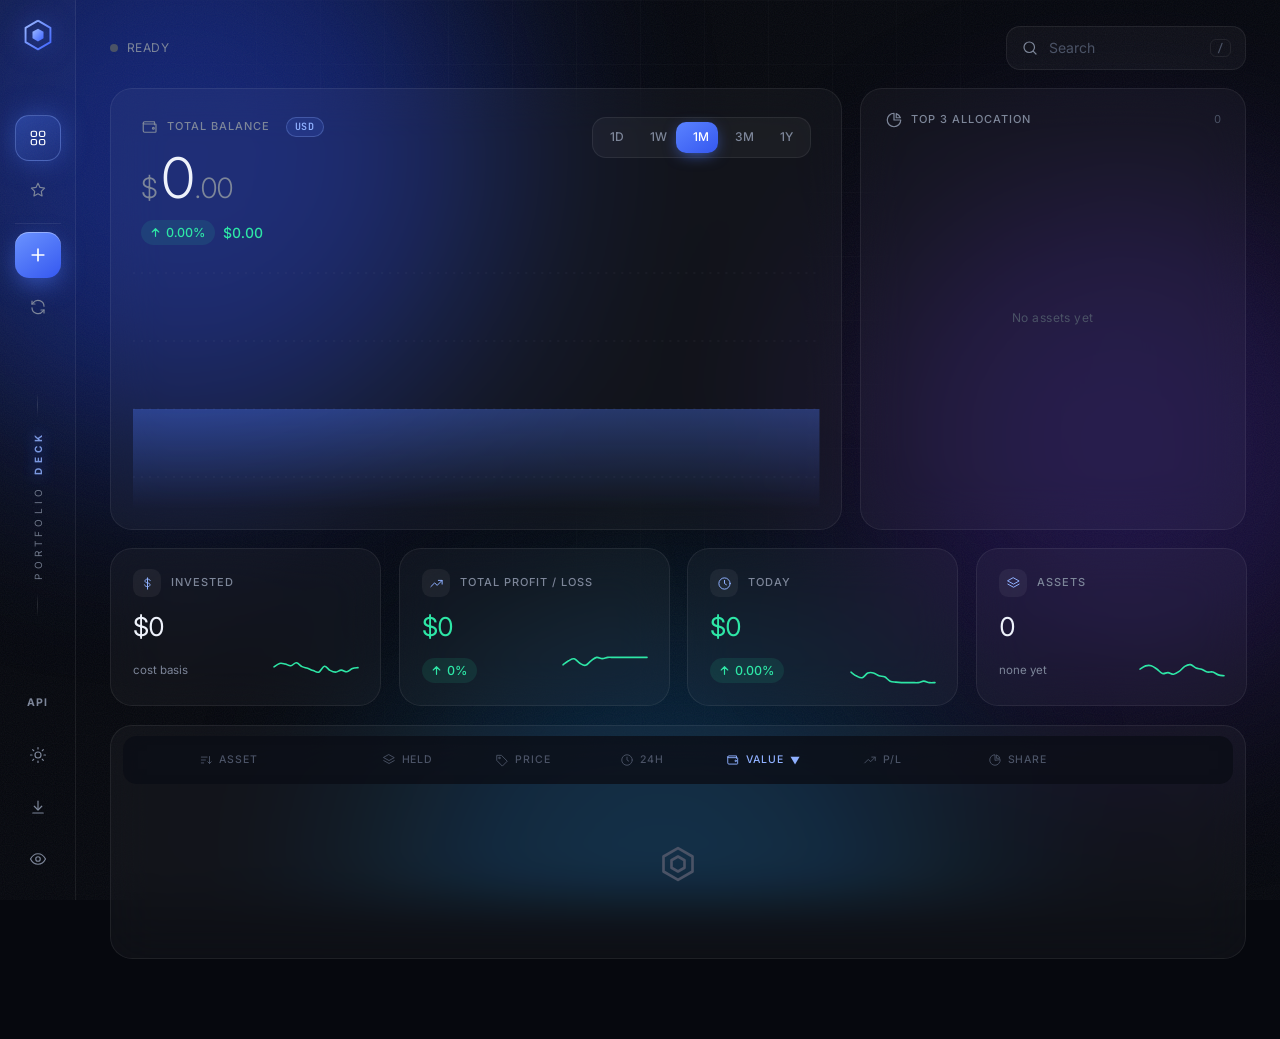
==== web/index.html @ 3d67dc73 "Initial commit: Portfolio DECK v1.0.0" ====
<!doctype html>
<html lang="en" data-theme="dark">
<head>
<meta charset="utf-8">
<meta name="viewport" content="width=device-width, initial-scale=1">
<title>Portfolio DECK</title>
<link rel="icon" type="image/svg+xml" href="data:image/svg+xml,%3Csvg xmlns='http://www.w3.org/2000/svg' viewBox='0 0 32 32'%3E%3Crect width='32' height='32' rx='8' fill='%230a0e18'/%3E%3Cpath d='M16 4l10.4 6v12L16 28 5.6 22V10z' fill='none' stroke='%236e96ff' stroke-width='2.2' stroke-linejoin='round'/%3E%3Cpath d='M16 10.5l4.8 2.75v5.5L16 21.5l-4.8-2.75v-5.5z' fill='%234f7cff'/%3E%3C/svg%3E">
<link rel="preconnect" href="https://fonts.googleapis.com">
<link rel="preconnect" href="https://fonts.gstatic.com" crossorigin>
<link href="https://fonts.googleapis.com/css2?family=Inter:wght@300;400;500;600;700&family=JetBrains+Mono:wght@400;500&display=swap" rel="stylesheet">
<link rel="stylesheet" href="style.css">
</head>
<body>
<div class="bg" aria-hidden="true"><i class="orb o1"></i><i class="orb o2"></i><i class="orb o3"></i><div class="grid"></div><div class="grain"></div></div>

<div class="app">
  <nav class="rail" aria-label="Navigation">
    <div class="logo" title="Portfolio DECK">
      <svg viewBox="0 0 32 32" fill="none"><defs><linearGradient id="lg" x1="0" y1="0" x2="1" y2="1"><stop offset="0" stop-color="#9db9ff"/><stop offset="1" stop-color="#3d63ff"/></linearGradient></defs>
        <path class="hx-out" d="M16 2.5l11.7 6.75v13.5L16 29.5 4.3 22.75V9.25z" stroke="url(#lg)" stroke-width="1.8" stroke-linejoin="round"/>
        <path class="hx-in" d="M16 10l5.2 3v6L16 22l-5.2-3v-6z" fill="url(#lg)"/></svg>
    </div>
    <div class="rail-top">
      <div class="rail-nav">
        <button class="rail-btn active" data-page="portfolio" title="Portfolio" data-icon="grid"></button>
        <button class="rail-btn" data-page="watch" title="Watchlist" data-icon="star"></button>
        <span class="rail-pill" id="railPill"></span>
      </div>
      <div class="rail-quick">
        <button class="cta magnetic rail-add" id="btnAdd" title="Add asset" data-icon="plus"></button>
        <button class="rail-btn" id="btnRefresh" title="Refresh prices" data-icon="refresh"></button>
      </div>
    </div>
    <div class="wordmark" title="Portfolio Deck" aria-label="Portfolio Deck"><span class="wm-line"></span><span class="wm-text"><b>PORTFOLIO</b><i>DECK</i></span><span class="wm-line"></span></div>
    <div class="rail-foot">
      <button class="rail-btn rail-api" id="btnSettings" title="APIs &amp; Data sources">API</button>
      <button class="rail-btn" id="btnTheme" title="Light / Dark mode" data-icon="sun"></button>
      <button class="rail-btn" id="btnExport" title="Export CSV" data-icon="download"></button>
      <button class="rail-btn" id="btnHide" title="Hide balances" data-icon="eye"></button>
    </div>
  </nav>

  <main class="main">
    <header class="top reveal">
      <div class="live" id="live" title="Live prices"><i></i><span id="liveText"></span></div>
      <label class="search"><span data-icon="search"></span><input id="q" placeholder="Search" autocomplete="off" spellcheck="false"><kbd>/</kbd></label>
    </header>

    <div id="pagePortfolio" class="page">
      <section class="row-hero">
        <article class="card hero reveal glow" style="--d:.05s">
          <div class="hero-head">
            <div>
              <div class="eyebrow"><span data-icon="wallet"></span><em>Total balance</em><button type="button" class="cur-pill" id="curPill" title="Switch currency (USD / EUR / BTC)">USD</button></div>
              <div class="big num-h clickable" id="total" title="Click to switch USD / EUR / BTC">$0.00</div>
              <div class="delta" id="dayDelta"></div>
            </div>
            <div class="ranges" id="ranges">
              <button data-r="1D">1D</button><button data-r="1W">1W</button><button data-r="1M" class="on">1M</button><button data-r="3M">3M</button><button data-r="1Y">1Y</button>
              <i class="range-ind"></i>
            </div>
          </div>
          <div class="chart" id="chart">
            <svg id="chartSvg" preserveAspectRatio="none"></svg>
            <div class="cursor" id="cursor"><i></i><div class="tip" id="tip"></div></div>
            <div class="est" id="est" title="Estimated curve — live history unavailable">◌</div>
          </div>
        </article>

        <article class="card alloc-card reveal glow" style="--d:.12s">
          <div class="eyebrow">
            <span data-icon="pie"></span><em>Top 3 Allocation</em>
            <small id="allocCount"></small>
            <button type="button" class="alloc-expand" id="btnAllocAll" title="Show all assets" data-icon="expand"></button>
          </div>
          <div class="tmap" id="tmap"></div>
          <ul class="legend" id="legend"></ul>
        </article>
      </section>

      <section class="stats">
        <article class="card stat reveal glow" style="--d:.18s" id="s1"></article>
        <article class="card stat reveal glow" style="--d:.22s" id="s2"></article>
        <article class="card stat reveal glow" style="--d:.26s" id="s3"></article>
        <article class="card stat reveal glow" style="--d:.30s" id="s4"></article>
      </section>

      <section class="card table-card reveal glow" style="--d:.34s">
        <div class="th">
          <span></span>
          <button class="sort" data-k="name" title="Sort by name"><span data-icon="az"></span><em>Asset</em></button>
          <span class="c-hold th-l"><span data-icon="layers"></span><em>Held</em></span>
          <button class="sort c-price" data-k="price" title="Price"><span data-icon="tag"></span><em>Price</em></button>
          <button class="sort c-24" data-k="change" title="24h"><span data-icon="clock"></span><em>24h</em></button>
          <button class="sort c-val" data-k="value" title="Value"><span data-icon="wallet"></span><em>Value</em></button>
          <button class="sort c-pl" data-k="pl" title="Profit / loss"><span data-icon="trendUp"></span><em>P/L</em></button>
          <button class="sort c-alloc" data-k="alloc" title="Share"><span data-icon="pie"></span><em>Share</em></button>
          <span class="c-act"></span>
        </div>
        <div id="rows"></div>
        <div class="empty" id="empty" hidden><span data-icon="hex"></span></div>
      </section>
    </div>

    <div id="pageWatch" class="page" hidden>
      <section class="card table-card reveal glow" style="--d:.05s">
        <div class="wl-head"><div class="eyebrow"><span data-icon="star"></span><em>Watchlist</em><small id="watchCount"></small></div></div>
        <div class="th wth">
          <span></span>
          <span class="th-l"><span data-icon="az"></span><em>Asset</em></span>
          <span class="th-l"><span data-icon="tag"></span><em>Price</em></span>
          <span class="th-l"><span data-icon="clock"></span><em>24h</em></span>
          <span class="th-l c-spark"><span data-icon="chart"></span><em>Trend</em></span>
          <span class="th-l c-held"><span data-icon="layers"></span><em>Held</em></span>
          <span></span>
        </div>
        <div id="wrows"></div>
        <div class="empty" id="wempty" hidden><span data-icon="hex"></span></div>
      </section>
    </div>
  </main>
</div>

<!-- Full-page Allocation Map takeover -->
<div class="alloc-overlay" id="allocOverlay" aria-hidden="true">
  <div class="ao-head">
    <div class="eyebrow"><span data-icon="pie"></span><em>Full Allocation Map</em><small id="allocFullCount"></small></div>
    <button type="button" class="icon-btn" id="btnAllocClose" title="Close" data-icon="x"></button>
  </div>
  <div class="tmap tmap-full" id="tmapFull"></div>
  <ul class="legend legend-full" id="legendFull"></ul>
</div>

<!-- Full-page Asset Detail takeover -->
<div class="alloc-overlay asset-overlay" id="assetOverlay" aria-hidden="true">
  <div class="ad-head">
    <div class="ad-id" id="adId"></div>
    <div class="ad-price-box" id="adPrice"></div>
    <div class="ranges" id="adRanges">
      <button data-r="1D">1D</button><button data-r="1W">1W</button><button data-r="1M" class="on">1M</button><button data-r="3M">3M</button><button data-r="1Y">1Y</button>
    </div>
    <button type="button" class="icon-btn" id="btnAdClose" title="Close" data-icon="x"></button>
  </div>
  <div class="card ad-chart-card">
    <div class="chart ad-chart" id="adChart">
      <svg id="adChartSvg" preserveAspectRatio="none"></svg>
      <div class="cursor" id="adCursor"><i></i><div class="tip" id="adTip"></div></div>
      <div class="est" id="adEst" title="Estimated curve — live history unavailable">◌</div>
    </div>
  </div>
  <div class="ad-stats" id="adStats"></div>
</div>

<div class="modal" id="modal" aria-hidden="true">
  <div class="scrim" data-close></div>
  <form class="sheet" id="form" autocomplete="off">
    <button type="button" class="icon-btn close" data-close title="Close" data-icon="x"></button>
    <div class="sheet-title" id="sheetTitle"></div>
    <div class="types" id="types"></div>
    <div class="fields" id="fields"></div>
    <div class="form-msg" id="formMsg"></div>
    <div class="sheet-actions">
      <label class="star-toggle" id="starToggle" title="Watchlist"><input type="checkbox" id="fWatch"><span data-icon="star"></span></label>
      <button class="cta wide" id="btnSave" type="submit" title="Save"><span data-icon="check"></span></button>
    </div>
  </form>
</div>

<div class="modal" id="settings" aria-hidden="true">
  <div class="scrim" data-close></div>
  <form class="sheet sheet-api" id="cfgForm" autocomplete="off">
    <button type="button" class="icon-btn close" data-close title="Close" data-icon="x"></button>
    <div class="sheet-title"><span data-icon="key"></span><span>APIs &amp; Data sources</span></div>
    <ul class="sources" id="sources"></ul>
    <div class="fields"><label class="field full" id="keyField"><span data-icon="key"></span><input id="cmcKey" type="password" placeholder="CoinMarketCap API key" autocomplete="off"></label></div>
    <div class="api-extra">
      <div class="eyebrow" style="margin:14px 0 8px"><em>Additional APIs</em></div>
      <div class="api-list" id="apiList"></div>
      <div class="api-add-row">
        <select id="apiProvider" aria-label="API Provider">
          <option value="Alpha Vantage">Alpha Vantage</option>
          <option value="Finnhub">Finnhub</option>
          <option value="Custom">Custom API</option>
        </select>
        <input id="apiNewKey" type="password" placeholder="API key / endpoint">
        <button type="button" class="icon-btn api-add-btn" id="btnAddApi" title="Add API" data-icon="plus"></button>
      </div>
    </div>
    <p class="hint">Keys stay on this computer in your user_data folder and are only sent to your local server.</p>
    <div class="sheet-actions"><button class="cta wide" type="submit" title="Save"><span data-icon="check"></span></button></div>
  </form>
</div>

<div class="toast" id="toast"></div>
<script src="app.js"></script>
</body>
</html>
---- web/style.css ----
:root{
  --bg:#06080e; --card:rgba(255,255,255,.034); --card-hi:rgba(255,255,255,.06);
  --line:rgba(255,255,255,.07); --line-hi:rgba(255,255,255,.14);
  --text:#eef2fb; --muted:#7d8699; --dim:#4b5366;
  --accent:#4f7cff; --accent-2:#8fb0ff; --up:#2ee6a6; --down:#ff5d7a;
  --r:22px; --ease:cubic-bezier(.16,1,.3,1);
  --mx:50%; --my:50%;
}
*{box-sizing:border-box;margin:0;padding:0}
html,body{height:100%}
body{background:var(--bg);color:var(--text);font:400 14px/1.4 'Inter',system-ui,'Segoe UI',sans-serif;-webkit-font-smoothing:antialiased;overflow-x:hidden}
button{font:inherit;color:inherit;background:none;border:0;cursor:pointer}
input{font:inherit;color:inherit}
svg{display:block}
.num,.big,.mono{font-variant-numeric:tabular-nums}
.ic,[data-icon] svg{width:18px;height:18px;stroke:currentColor;fill:none;stroke-width:1.6;stroke-linecap:round;stroke-linejoin:round}
::selection{background:var(--accent);color:#fff}
::-webkit-scrollbar{width:8px}::-webkit-scrollbar-thumb{background:#1b2130;border-radius:8px}

/* ambient background */
.bg{position:fixed;inset:0;z-index:0;overflow:hidden;pointer-events:none}
.orb{position:absolute;border-radius:50%;filter:blur(110px);opacity:.5;will-change:transform}
.o1{width:620px;height:620px;background:#1f3fd6;left:-10%;top:-18%;animation:float1 22s ease-in-out infinite alternate}
.o2{width:520px;height:520px;background:#5a2bd6;right:-8%;top:20%;opacity:.28;animation:float2 28s ease-in-out infinite alternate}
.o3{width:560px;height:560px;background:#0a7dd6;left:30%;bottom:-30%;opacity:.25;animation:float3 26s ease-in-out infinite alternate}
@keyframes float1{to{transform:translate(160px,120px) scale(1.15)}}
@keyframes float2{to{transform:translate(-200px,-80px) scale(.9)}}
@keyframes float3{to{transform:translate(-120px,-140px) scale(1.2)}}
.grid{position:absolute;inset:0;background-image:linear-gradient(var(--line) 1px,transparent 1px),linear-gradient(90deg,var(--line) 1px,transparent 1px);background-size:64px 64px;opacity:.35;-webkit-mask-image:radial-gradient(ellipse at 50% 20%,#000 0,transparent 70%);mask-image:radial-gradient(ellipse at 50% 20%,#000 0,transparent 70%)}
.grain{position:absolute;inset:0;opacity:.06;background-image:url("data:image/svg+xml,%3Csvg xmlns='http://www.w3.org/2000/svg' width='160' height='160'%3E%3Cfilter id='n'%3E%3CfeTurbulence type='fractalNoise' baseFrequency='.9' numOctaves='2'/%3E%3C/filter%3E%3Crect width='100%25' height='100%25' filter='url(%23n)'/%3E%3C/svg%3E")}

.app{position:relative;z-index:1;display:flex;min-height:100vh}

/* rail */
.rail{position:sticky;top:0;height:100vh;width:76px;flex:none;display:flex;flex-direction:column;align-items:center;justify-content:space-between;padding:22px 0;border-right:1px solid var(--line);background:linear-gradient(180deg,rgba(255,255,255,.02),transparent)}
.logo{width:34px;height:34px;filter:drop-shadow(0 0 14px rgba(79,124,255,.6));animation:spin-in 1.4s var(--ease) both}
@keyframes spin-in{from{transform:rotate(-180deg) scale(.3);opacity:0}}
.rail-nav{position:relative;display:flex;flex-direction:column;gap:6px}
.rail-foot{display:flex;flex-direction:column;gap:6px}
.rail-btn{width:46px;height:46px;border-radius:14px;display:grid;place-items:center;color:var(--muted);transition:color .3s,background .3s,transform .4s var(--ease);position:relative;z-index:1}
.rail-btn:hover{color:var(--text);background:var(--card-hi);transform:translateY(-1px)}
.rail-btn.active{color:#fff}
.rail-pill{position:absolute;left:0;top:0;width:46px;height:46px;border-radius:14px;background:linear-gradient(145deg,rgba(79,124,255,.35),rgba(79,124,255,.1));border:1px solid rgba(143,176,255,.35);box-shadow:0 0 30px -4px rgba(79,124,255,.55);transition:transform .55s var(--ease)}

/* main */
.main{flex:1;min-width:0;padding:26px 34px 60px;max-width:1500px;margin:0 auto;display:flex;flex-direction:column;gap:18px}
.top{display:flex;align-items:center;gap:12px}
.live{display:flex;align-items:center;gap:9px;margin-right:auto;color:var(--muted);font-size:12px;letter-spacing:.04em}
.live i{width:8px;height:8px;border-radius:50%;background:var(--dim);position:relative}
.live.on i{background:var(--up);box-shadow:0 0 10px var(--up)}
.live.on i::after{content:"";position:absolute;inset:-6px;border-radius:50%;border:1px solid var(--up);animation:ping 2s ease-out infinite}
.live.busy i{background:var(--accent);box-shadow:0 0 10px var(--accent);animation:pulse .8s ease-in-out infinite alternate}
.live.err i{background:var(--down);box-shadow:0 0 10px var(--down)}
@keyframes ping{from{transform:scale(.4);opacity:1}to{transform:scale(1.8);opacity:0}}
@keyframes pulse{to{opacity:.3}}
.search{display:flex;align-items:center;gap:10px;height:44px;padding:0 14px;width:240px;border-radius:14px;background:var(--card);border:1px solid var(--line);color:var(--muted);transition:width .5s var(--ease),border-color .3s,background .3s,box-shadow .3s}
.search:focus-within{width:340px;border-color:rgba(143,176,255,.5);background:var(--card-hi);box-shadow:0 0 0 4px rgba(79,124,255,.12);color:var(--text)}
.search input{flex:1;min-width:0;background:none;border:0;outline:0;font-size:14px}
.search input::placeholder{color:var(--dim)}
kbd{font:500 11px 'JetBrains Mono',monospace;color:var(--dim);border:1px solid var(--line);border-radius:6px;padding:1px 6px}
.icon-btn{width:44px;height:44px;border-radius:14px;display:grid;place-items:center;background:var(--card);border:1px solid var(--line);color:var(--muted);transition:all .3s var(--ease)}
.icon-btn:hover{color:var(--text);border-color:var(--line-hi);background:var(--card-hi)}
.icon-btn.spin svg{animation:rot .9s linear infinite}
@keyframes rot{to{transform:rotate(360deg)}}
.cta{width:44px;height:44px;border-radius:14px;display:grid;place-items:center;color:#fff;background:linear-gradient(145deg,#6b93ff,#3558f0);box-shadow:0 8px 28px -6px rgba(79,124,255,.8),inset 0 1px 0 rgba(255,255,255,.35);transition:box-shadow .3s,filter .3s}
.cta:hover{filter:brightness(1.12);box-shadow:0 12px 36px -6px rgba(79,124,255,.95),inset 0 1px 0 rgba(255,255,255,.4)}
.cta svg{width:20px;height:20px;stroke-width:2}
.cta.wide{width:100%}
.cta:disabled{opacity:.5;cursor:wait}

/* cards */
.card{position:relative;border-radius:var(--r);background:var(--card);border:1px solid var(--line);backdrop-filter:blur(24px);-webkit-backdrop-filter:blur(24px);overflow:hidden;transition:border-color .4s,transform .6s var(--ease)}
.card::before{content:"";position:absolute;inset:0;background:radial-gradient(420px circle at var(--mx) var(--my),rgba(143,176,255,.10),transparent 60%);opacity:0;transition:opacity .4s;pointer-events:none}
.card:hover{border-color:var(--line-hi)}
.card:hover::before{opacity:1}
.reveal{opacity:0;transform:translateY(24px) scale(.985);animation:reveal .9s var(--ease) forwards;animation-delay:var(--d,0s)}
@keyframes reveal{to{opacity:1;transform:none}}
.eyebrow{color:var(--muted);display:flex;align-items:center;gap:8px}

.row-hero{display:grid;grid-template-columns:minmax(0,1.9fr) minmax(300px,1fr);gap:18px}
.hero{padding:28px 30px 20px;display:flex;flex-direction:column}
.hero-head{display:flex;justify-content:space-between;align-items:flex-start;gap:20px}
.big{font-size:56px;font-weight:300;letter-spacing:-.035em;line-height:1.05;margin-top:12px;display:flex;align-items:baseline}
.big .cur{font-size:.5em;color:var(--muted);margin-right:4px;font-weight:300}
.big .dec{font-size:.5em;color:var(--muted)}
.delta{display:inline-flex;align-items:center;gap:8px;margin-top:12px;font-weight:500}
.pill{display:inline-flex;align-items:center;gap:4px;padding:4px 10px 4px 8px;border-radius:99px;font-size:12.5px;font-weight:500;font-variant-numeric:tabular-nums}
.pill svg{width:13px;height:13px;stroke-width:2.2}
.pill.up{color:var(--up);background:rgba(46,230,166,.1)}
.pill.down{color:var(--down);background:rgba(255,93,122,.1)}
.up{color:var(--up)}.down{color:var(--down)}
.ranges{position:relative;display:flex;padding:4px;border-radius:14px;background:rgba(255,255,255,.04);border:1px solid var(--line)}
.ranges button{position:relative;z-index:1;padding:7px 13px;font-size:12px;font-weight:500;color:var(--muted);border-radius:10px;transition:color .3s}
.ranges button.on{color:#fff}
.range-ind{position:absolute;top:4px;bottom:4px;left:0;border-radius:10px;background:linear-gradient(145deg,#5a82ff,#3558f0);box-shadow:0 4px 16px -4px rgba(79,124,255,.8);transition:transform .55s var(--ease),width .55s var(--ease)}
.chart{position:relative;flex:1;min-height:250px;margin:14px -8px 0}
.chart svg{position:absolute;inset:0;width:100%;height:100%;overflow:visible}
.cursor{position:absolute;top:0;bottom:0;left:0;width:0;pointer-events:none;opacity:0;transition:opacity .25s}
.cursor::before{content:"";position:absolute;left:0;top:0;bottom:0;border-left:1px dashed rgba(255,255,255,.22)}
.cursor i{position:absolute;left:-6px;width:12px;height:12px;border-radius:50%;background:#fff;box-shadow:0 0 0 5px rgba(79,124,255,.35),0 0 20px var(--accent)}
.tip{position:absolute;top:-6px;left:14px;white-space:nowrap;padding:8px 12px;border-radius:12px;background:rgba(14,18,30,.85);border:1px solid var(--line-hi);backdrop-filter:blur(14px);font-size:12px;color:var(--muted)}
.tip b{display:block;color:var(--text);font-size:15px;font-weight:500;margin-bottom:1px}
.cursor.flip .tip{left:auto;right:14px}
.est{position:absolute;right:10px;bottom:6px;color:var(--dim);font-size:14px;opacity:0;transition:opacity .4s;cursor:help}
.est.on{opacity:1}
.draw{stroke-dasharray:var(--len);stroke-dashoffset:var(--len);animation:draw 1.6s var(--ease) .1s forwards}
@keyframes draw{to{stroke-dashoffset:0}}
.area-in{opacity:0;animation:fade 1.2s ease .5s forwards}
@keyframes fade{to{opacity:1}}

/* donut */
.donut-card{padding:24px 26px;display:flex;flex-direction:column;gap:16px}
.donut-wrap{position:relative;width:200px;height:200px;margin:0 auto}
.donut-wrap svg{width:100%;height:100%;transform:rotate(-90deg);overflow:visible}
.seg{fill:none;stroke-width:14;stroke-linecap:round;transition:stroke-dashoffset 1.4s var(--ease),stroke-width .35s var(--ease),opacity .35s,filter .35s;cursor:pointer}
.donut-wrap.hov .seg{opacity:.28}
.donut-wrap.hov .seg.hl{opacity:1;stroke-width:19;filter:drop-shadow(0 0 10px currentColor)}
.donut-center{position:absolute;inset:0;display:grid;place-content:center;text-align:center;pointer-events:none}
.donut-center b{font-size:30px;font-weight:300;letter-spacing:-.03em}
.donut-center small{color:var(--muted);font-size:12px;margin-top:2px;letter-spacing:.04em}
.legend{list-style:none;display:grid;grid-template-columns:1fr 1fr;gap:6px 14px}
.legend li{display:flex;align-items:center;gap:9px;padding:5px 8px;border-radius:10px;font-size:12.5px;color:var(--muted);cursor:default;transition:background .25s,color .25s}
.legend li:hover,.legend li.hl{background:var(--card-hi);color:var(--text)}
.legend i{width:8px;height:8px;border-radius:50%;flex:none}
.legend em{margin-left:auto;font-style:normal;font-variant-numeric:tabular-nums;color:var(--text)}

/* stats */
.stats{display:grid;grid-template-columns:repeat(4,1fr);gap:18px}
.stat{padding:20px 22px;display:flex;flex-direction:column;gap:10px;min-height:128px}
.stat-top{display:flex;align-items:center;justify-content:space-between;color:var(--muted)}
.stat-ic{width:34px;height:34px;border-radius:11px;display:grid;place-items:center;background:rgba(255,255,255,.05);color:var(--accent-2)}
.stat-val{font-size:26px;font-weight:400;letter-spacing:-.02em;margin-top:2px}
.stat-sub{display:flex;align-items:center;justify-content:space-between;gap:10px}
.spark{width:84px;height:30px;overflow:visible}

/* table */
.table-card{padding:10px 12px 14px}
.th,.tr{display:grid;grid-template-columns:52px minmax(150px,1.5fr) minmax(90px,.9fr) minmax(100px,1fr) 96px minmax(110px,1.1fr) minmax(110px,1fr) minmax(90px,.9fr) 118px;align-items:center;gap:10px;padding:0 14px}
.th{height:48px;color:var(--dim)}
.sort{display:flex;align-items:center;gap:6px;color:var(--dim);padding:6px 8px;margin:0 -8px;border-radius:9px;transition:color .25s,background .25s;justify-self:start}
.sort:hover{color:var(--text);background:var(--card-hi)}
.sort.on{color:var(--accent-2)}
.sort .arr{font-size:10px;opacity:0;transition:opacity .2s,transform .3s}
.sort.on .arr{opacity:1}
.sort.on.asc .arr{transform:rotate(180deg)}
.th .c-hold{display:flex}
.tr{position:relative;height:68px;border-radius:16px;transition:background .3s;opacity:0;transform:translateX(-16px);animation:rowin .7s var(--ease) forwards;animation-delay:calc(var(--i)*55ms + .45s)}
@keyframes rowin{to{opacity:1;transform:none}}
.tr:hover{background:var(--card-hi)}
.tr.out{animation:rowout .45s var(--ease) forwards}
@keyframes rowout{to{opacity:0;transform:translateX(30px) scale(.97);height:0;margin:0}}
.coin{width:40px;height:40px;border-radius:13px;display:grid;place-items:center;font-weight:600;font-size:14px;color:#fff;position:relative;overflow:hidden}
.coin::after{content:"";position:absolute;inset:0;background:linear-gradient(135deg,rgba(255,255,255,.28),transparent 55%)}
.who b{display:block;font-weight:500;font-size:14.5px;white-space:nowrap;overflow:hidden;text-overflow:ellipsis}
.who small{color:var(--muted);font-size:12px;letter-spacing:.03em}
.cell{font-variant-numeric:tabular-nums;white-space:nowrap}
.cell small{display:block;color:var(--muted);font-size:11.5px}
.val{font-weight:500}
.alloc{display:flex;flex-direction:column;gap:6px;font-size:12px;color:var(--muted);font-variant-numeric:tabular-nums}
.bar{height:4px;border-radius:4px;background:rgba(255,255,255,.07);overflow:hidden}
.bar i{display:block;height:100%;width:0;border-radius:4px;background:linear-gradient(90deg,var(--accent),var(--accent-2));transition:width 1.3s var(--ease)}
.act{display:flex;gap:2px;justify-content:flex-end;opacity:.0;transform:translateX(8px);transition:all .35s var(--ease)}
.tr:hover .act,.tr:focus-within .act{opacity:1;transform:none}
.act button{width:34px;height:34px;border-radius:10px;display:grid;place-items:center;color:var(--muted);transition:all .25s}
.act button:hover{background:rgba(255,255,255,.08);color:var(--text);transform:scale(1.1)}
.act button.del:hover{color:var(--down);background:rgba(255,93,122,.12)}
.act button.starred{color:#ffd166}
.act button.starred svg{fill:#ffd166}
.act svg{width:16px;height:16px}
.empty{display:grid;place-items:center;padding:60px;color:var(--dim)}
.empty svg{width:40px;height:40px;animation:pulse 1.6s ease-in-out infinite alternate}
.blur .num-h{filter:blur(9px);user-select:none}
.num-h{transition:filter .4s}

/* modal */
.modal{position:fixed;inset:0;z-index:50;display:grid;place-items:center;pointer-events:none}
.scrim{position:absolute;inset:0;background:rgba(3,5,10,.6);backdrop-filter:blur(0);opacity:0;transition:opacity .45s,backdrop-filter .45s}
.sheet{position:relative;width:min(440px,92vw);padding:28px;border-radius:28px;background:linear-gradient(180deg,rgba(24,30,48,.92),rgba(12,16,26,.94));border:1px solid var(--line-hi);box-shadow:0 40px 100px -20px rgba(0,0,0,.8),0 0 80px -30px rgba(79,124,255,.6);opacity:0;transform:translateY(40px) scale(.94);transition:all .6s var(--ease)}
.modal.open{pointer-events:auto}
.modal.open .scrim{opacity:1;backdrop-filter:blur(10px)}
.modal.open .sheet{opacity:1;transform:none}
.close{position:absolute;top:16px;right:16px;width:36px;height:36px;border-radius:12px}
.sheet-title{display:flex;align-items:center;gap:10px;font-size:15px;color:var(--muted);margin-bottom:18px;min-height:36px}
.sheet-title .coin{width:36px;height:36px;border-radius:12px}
.types{display:flex;gap:8px;margin-bottom:18px;position:relative}
.type{flex:1;height:48px;border-radius:14px;border:1px solid var(--line);color:var(--muted);display:grid;place-items:center;transition:all .35s var(--ease);background:rgba(255,255,255,.02)}
.type:hover{color:var(--text);border-color:var(--line-hi)}
.type.on{color:#fff;background:linear-gradient(145deg,rgba(79,124,255,.4),rgba(79,124,255,.12));border-color:rgba(143,176,255,.5);box-shadow:0 0 24px -6px rgba(79,124,255,.7)}
.fields{display:grid;grid-template-columns:1fr 1fr;gap:10px}
.field{position:relative;display:flex;align-items:center;gap:10px;height:50px;padding:0 14px;border-radius:14px;background:rgba(255,255,255,.04);border:1px solid var(--line);color:var(--dim);transition:all .3s;animation:fin .6s var(--ease) both;animation-delay:calc(var(--i)*45ms)}
@keyframes fin{from{opacity:0;transform:translateY(10px)}}
.field.full{grid-column:1/-1}
.field:focus-within{border-color:rgba(143,176,255,.55);background:rgba(255,255,255,.07);color:var(--accent-2);box-shadow:0 0 0 4px rgba(79,124,255,.12)}
.field input{flex:1;min-width:0;background:none;border:0;outline:0;color:var(--text);font-size:14px}
.field input::placeholder{color:var(--dim)}
.form-msg{min-height:20px;margin:12px 2px 0;font-size:12.5px;color:var(--down)}
.form-msg.info{color:var(--accent-2)}
.sheet-actions{display:flex;gap:10px;margin-top:10px}
.star-toggle{width:50px;height:50px;flex:none;border-radius:14px;display:grid;place-items:center;border:1px solid var(--line);color:var(--muted);cursor:pointer;transition:all .3s var(--ease)}
.star-toggle input{display:none}
.star-toggle:hover{border-color:var(--line-hi);color:var(--text)}
.star-toggle:has(input:checked){color:#ffd166;border-color:rgba(255,209,102,.45);background:rgba(255,209,102,.08)}
.star-toggle:has(input:checked) svg{fill:#ffd166;transform:scale(1.15) rotate(72deg)}
.star-toggle svg{transition:transform .5s var(--ease)}
.sheet-actions .cta{height:50px}

.toast{position:fixed;left:50%;bottom:28px;z-index:60;transform:translate(-50%,30px);opacity:0;display:flex;align-items:center;gap:10px;padding:12px 18px;border-radius:16px;background:rgba(16,21,34,.9);border:1px solid var(--line-hi);backdrop-filter:blur(16px);box-shadow:0 20px 50px -10px rgba(0,0,0,.7);transition:all .55s var(--ease);pointer-events:none;font-size:13px}
.toast.show{opacity:1;transform:translate(-50%,0)}
.toast svg{width:16px;height:16px;color:var(--up)}
.toast.err svg{color:var(--down)}

@media (max-width:1180px){
  .row-hero{grid-template-columns:1fr}
  .stats{grid-template-columns:repeat(2,1fr)}
  .th .c-alloc,.tr .c-alloc,.th .c-hold,.tr .c-hold{display:none}
  .th,.tr{grid-template-columns:52px minmax(130px,1.5fr) minmax(100px,1fr) 90px minmax(100px,1fr) minmax(100px,1fr) 118px}
}
@media (max-width:760px){
  .rail{display:none}.main{padding:18px 14px}.big{font-size:40px}
  .stats{grid-template-columns:1fr 1fr}.search{width:100%}.search:focus-within{width:100%}
  .th .c-price,.tr .c-price,.th .c-24,.tr .c-24{display:none}
  .th,.tr{grid-template-columns:52px 1fr minmax(100px,1fr) minmax(90px,1fr) 118px}
  .act{opacity:1;transform:none}
}
@media (prefers-reduced-motion:reduce){*{animation-duration:.01ms!important;animation-delay:0s!important;transition-duration:.01ms!important}}

/* captions */
em{font-style:normal}
.eyebrow em,.stat-top em{font-size:11px;letter-spacing:.09em;text-transform:uppercase;color:var(--muted);font-weight:500}
.stat-top{justify-content:flex-start;gap:10px}
.stat-ic{width:28px;height:28px;border-radius:9px}
.stat-ic svg{width:15px;height:15px}
.cap{font-size:11.5px;color:var(--muted)}
.th{position:sticky;top:0;z-index:5;background:rgba(10,13,22,.8);backdrop-filter:blur(16px);border-radius:14px}
.th .sort em,.th-l em{font-size:10.5px;letter-spacing:.09em;text-transform:uppercase;font-weight:500}
.th .sort svg,.th-l svg{width:14px;height:14px}
.th-l{display:flex;align-items:center;gap:6px}
.th{padding-top:0}
.table-card{overflow:visible}
.main{padding-bottom:80px}

/* wordmark */
.wordmark{display:flex;flex-direction:column;align-items:center;gap:14px;opacity:.85}
.wm-line{width:1px;height:46px;background:linear-gradient(transparent,var(--line-hi),transparent)}
.wm-text{writing-mode:vertical-rl;transform:rotate(180deg);display:flex;gap:10px;font-size:10px;letter-spacing:.42em;text-transform:uppercase;white-space:nowrap;user-select:none;transition:letter-spacing .8s var(--ease)}
.wm-text b{font-weight:400;color:var(--muted);background:linear-gradient(90deg,var(--muted) 35%,#fff 50%,var(--muted) 65%);background-size:250% 100%;-webkit-background-clip:text;background-clip:text;-webkit-text-fill-color:transparent;animation:shimmer 6s ease-in-out infinite}
.wm-text i{font-style:normal;font-weight:700;color:var(--accent-2);text-shadow:0 0 14px rgba(79,124,255,.8)}
.wordmark:hover .wm-text{letter-spacing:.6em}
@keyframes shimmer{0%,60%{background-position:120% 0}100%{background-position:-120% 0}}

/* modal field fit */
.sheet{overflow:hidden}
.fields{grid-template-columns:repeat(2,minmax(0,1fr))}
.field{min-width:0;overflow:hidden;width:100%}
.field input{width:100%;min-width:0;flex:1 1 0;text-overflow:ellipsis}
.field .ic{flex:none}
.types{min-width:0}.type{min-width:0}

/* ---- v3: logo, treemap allocation, watch page, settings ---- */
.hx-out{stroke-dasharray:90;stroke-dashoffset:90;animation:hx 1.6s var(--ease) .1s forwards}
.hx-in{transform-origin:16px 16px;animation:hxin 1.2s var(--ease) .5s both}
@keyframes hx{to{stroke-dashoffset:0}}
@keyframes hxin{from{transform:scale(0);opacity:0}}
.logo:hover .hx-in{animation:hxspin 1.4s var(--ease)}
@keyframes hxspin{to{transform:rotate(120deg)}}
.logo{animation:none;filter:drop-shadow(0 0 12px rgba(79,124,255,.5))}
.rail{justify-content:space-between}

.page{display:flex;flex-direction:column;gap:18px}
.page[hidden]{display:none}

.alloc-card{padding:22px 24px;display:flex;flex-direction:column;gap:14px}
.eyebrow small{margin-left:auto;font-size:11px;color:var(--dim);font-variant-numeric:tabular-nums}
.tmap{position:relative;flex:1;min-height:170px}
.tile{position:absolute;padding:2px;transition:opacity .35s,transform .5s var(--ease)}
.tile-in{position:relative;width:100%;height:100%;border-radius:14px;padding:10px 12px;display:flex;flex-direction:column;justify-content:flex-end;overflow:hidden;
  background:linear-gradient(150deg,color-mix(in srgb,var(--c) 55%,transparent),color-mix(in srgb,var(--c) 14%,transparent));
  border:1px solid color-mix(in srgb,var(--c) 45%,transparent);transition:border-color .35s,box-shadow .35s,transform .5s var(--ease)}
.tile-in::after{content:"";position:absolute;inset:0;background:linear-gradient(115deg,transparent 30%,rgba(255,255,255,.16) 50%,transparent 70%);transform:translateX(-120%);animation:sweep 5.5s ease-in-out infinite;animation-delay:calc(var(--n)*.5s + 1.5s)}
@keyframes sweep{0%,55%{transform:translateX(-120%)}100%{transform:translateX(120%)}}
.tile:not(.no-anim){opacity:0;transform:scale(.7);animation:tilein .9s var(--ease) forwards;animation-delay:calc(var(--n)*90ms + .3s)}
@keyframes tilein{to{opacity:1;transform:none}}
.tile b{font-weight:600;font-size:13px;letter-spacing:.02em}
.tile small{color:rgba(255,255,255,.7);font-size:11.5px;font-variant-numeric:tabular-nums}
.tmap.hov .tile{opacity:.35}
.tmap.hov .tile.hl{opacity:1}
.tmap.hov .tile.hl .tile-in{border-color:var(--c);box-shadow:0 0 28px -4px var(--c);transform:scale(1.025)}
.legend{gap:1px 12px}
.legend li{padding:3px 6px;font-size:12px;gap:7px;border-radius:8px}
.legend i{width:7px;height:7px}

.wl-head{padding:14px 16px 4px}
.wth,.tr.wr{grid-template-columns:52px minmax(150px,1.6fr) minmax(110px,1fr) 100px 120px minmax(110px,1fr) 60px}
.th.wth .th-l{padding:0}
.wr .c-held small{display:block;color:var(--muted);font-size:11.5px}
.wr .dash{color:var(--dim)}
.wr .act{opacity:.6;transform:none}
.wr:hover .act{opacity:1}

.sources{list-style:none;display:grid;gap:6px;margin-bottom:14px}
.sources li{display:flex;align-items:center;gap:10px;padding:10px 12px;border-radius:12px;background:rgba(255,255,255,.03);border:1px solid var(--line);font-size:13px}
.sources li i{width:7px;height:7px;border-radius:50%;background:var(--dim);flex:none}
.sources li.on i{background:var(--up);box-shadow:0 0 8px var(--up)}
.sources li.warn i{background:var(--down)}
.sources small{margin-left:auto;color:var(--muted);font-size:11.5px;text-align:right}
.hint{margin:12px 2px 6px;font-size:11.5px;color:var(--muted);line-height:1.5}
#settings .fields{grid-template-columns:minmax(0,1fr)}

@media (max-width:1180px){ .wth,.tr.wr{grid-template-columns:52px minmax(130px,1.5fr) minmax(100px,1fr) 90px 100px 60px} .c-held{display:none} .wth .c-held,.wr .c-held{display:none} }
@media (max-width:760px){ .wth .c-spark,.wr .c-spark{display:none} .wth,.tr.wr{grid-template-columns:52px 1fr minmax(90px,1fr) 90px 50px} }

/* ---- v4: API rail text, theme switch (light/dark), full allocation overlay, extra APIs ---- */
.rail-api{font-size:10.5px;font-weight:700;letter-spacing:.1em;color:var(--muted)}
.rail-api:hover{color:var(--accent-2)}

.alloc-expand{margin-left:6px;width:28px;height:28px;border-radius:8px;display:grid;place-items:center;color:var(--muted);background:rgba(255,255,255,.04);border:1px solid var(--line);transition:all .25s var(--ease)}
.alloc-expand:hover{color:var(--text);border-color:var(--line-hi);background:var(--card-hi);transform:scale(1.06)}
.alloc-expand svg{width:14px;height:14px}
.tmap-empty{position:absolute;inset:0;display:grid;place-items:center;color:var(--dim);font-size:12px;letter-spacing:.04em}

/* full-page allocation map takeover */
.alloc-overlay{position:fixed;inset:0;z-index:45;padding:28px 36px;display:flex;flex-direction:column;gap:18px;
  background:rgba(6,8,14,.86);backdrop-filter:blur(28px);-webkit-backdrop-filter:blur(28px);
  opacity:0;pointer-events:none;transform:scale(1.04);transition:opacity .45s var(--ease),transform .55s var(--ease)}
.alloc-overlay.open{opacity:1;pointer-events:auto;transform:none}
.ao-head{display:flex;align-items:center;justify-content:space-between}
.ao-head .eyebrow{gap:10px}
.ao-head .eyebrow em{font-size:13px;color:var(--text)}
.tmap-full{flex:1;min-height:0}
.tmap-full .tile-in{border-radius:18px;padding:14px 16px}
.tmap-full .tile b{font-size:16px}
.tmap-full .tile small{font-size:13px}
.legend-full{display:flex;flex-wrap:wrap;gap:6px 14px;max-height:110px;overflow-y:auto}
.legend-full li{padding:5px 10px}

/* additional APIs in settings */
.sheet-api{width:min(470px,92vw)}
.api-extra{min-width:0}
.api-list{display:grid;gap:6px;margin-bottom:8px;max-height:120px;overflow-y:auto}
.api-item{display:flex;align-items:center;gap:8px;padding:7px 10px;border-radius:10px;background:rgba(255,255,255,.03);border:1px solid var(--line);font-size:12px;min-width:0}
.api-item b{font-weight:500;white-space:nowrap}
.api-item code{flex:1;min-width:0;overflow:hidden;text-overflow:ellipsis;color:var(--muted);font:400 11px 'JetBrains Mono',monospace}
.api-item button{width:24px;height:24px;border-radius:7px;display:grid;place-items:center;color:var(--muted);flex:none}
.api-item button:hover{color:var(--down);background:rgba(255,93,122,.12)}
.api-add-row{display:flex;gap:8px;align-items:center;min-width:0}
.api-add-row select,.api-add-row input{height:40px;border-radius:12px;background:rgba(255,255,255,.04);border:1px solid var(--line);color:var(--text);font-size:12.5px;padding:0 10px;outline:0;min-width:0}
.api-add-row select{flex:0 0 132px;cursor:pointer}
.api-add-row select option{background:#101522;color:#eef2fb}
.api-add-row input{flex:1 1 0}
.api-add-row input:focus,.api-add-row select:focus{border-color:rgba(143,176,255,.55)}
.api-add-btn{width:40px;height:40px;flex:none;border-radius:12px}

/* light mode */
:root[data-theme="light"]{
  --bg:#f3f5fa; --card:rgba(255,255,255,.78); --card-hi:rgba(255,255,255,.96);
  --line:rgba(15,23,42,.08); --line-hi:rgba(15,23,42,.16);
  --text:#0f172a; --muted:#5b6478; --dim:#94a3b8;
  --accent:#3b66f5; --accent-2:#254eda; --up:#059669; --down:#e11d48;
}
:root[data-theme="light"] .orb{opacity:.18}
:root[data-theme="light"] .grid{opacity:.45}
:root[data-theme="light"] .rail{background:linear-gradient(180deg,rgba(255,255,255,.65),rgba(255,255,255,.2))}
:root[data-theme="light"] .rail-btn.active{color:#fff}
:root[data-theme="light"] .rail-pill{background:linear-gradient(145deg,#4f7cff,#3558f0);border-color:transparent}
:root[data-theme="light"] .th{background:rgba(243,245,250,.86)}
:root[data-theme="light"] .sheet{background:linear-gradient(180deg,rgba(255,255,255,.96),rgba(244,247,252,.98));box-shadow:0 30px 80px -20px rgba(15,23,42,.18)}
:root[data-theme="light"] .field,:root[data-theme="light"] .sources li,:root[data-theme="light"] .api-item,:root[data-theme="light"] .api-add-row select,:root[data-theme="light"] .api-add-row input,:root[data-theme="light"] .ranges{background:rgba(15,23,42,.035)}
:root[data-theme="light"] .api-add-row select option{background:#fff;color:#0f172a}
:root[data-theme="light"] .tip{background:rgba(255,255,255,.94);box-shadow:0 12px 30px -8px rgba(15,23,42,.15)}
:root[data-theme="light"] .toast{background:rgba(255,255,255,.95);box-shadow:0 16px 40px -10px rgba(15,23,42,.18)}
:root[data-theme="light"] .alloc-overlay{background:rgba(243,245,250,.9)}
:root[data-theme="light"] .tile-in{background:linear-gradient(150deg,color-mix(in srgb,var(--c) 30%,#fff),color-mix(in srgb,var(--c) 10%,#fff))}
:root[data-theme="light"] .tile small{color:var(--muted)}
:root[data-theme="light"] .wm-text b{background:linear-gradient(90deg,var(--muted) 35%,#0f172a 50%,var(--muted) 65%);background-size:250% 100%;-webkit-background-clip:text;background-clip:text;-webkit-text-fill-color:transparent}

/* ---- v5: rail quick actions, real asset icons, currency toggle, asset detail overlay ---- */
.rail{padding:18px 0;gap:10px}
.rail-top{display:flex;flex-direction:column;align-items:center;gap:10px}
.rail-quick{display:flex;flex-direction:column;align-items:center;gap:6px;padding-top:8px;border-top:1px solid var(--line)}
.rail-add{width:46px;height:46px;border-radius:14px}
.rail-quick .icon-btn,.rail-quick .rail-btn{width:46px;height:46px;border-radius:14px}
.rail-quick .spin svg{animation:rot .9s linear infinite}
.wm-line{height:24px}

.coin img{width:100%;height:100%;object-fit:cover;border-radius:inherit;position:relative;z-index:1;background:rgba(255,255,255,.06)}
.coin.has-img::after{display:none}
.coin.has-img{background:rgba(255,255,255,.06)!important}

.clickable{cursor:pointer;transition:opacity .2s}
.clickable:hover{opacity:.85}
.cur-pill{margin-left:8px;padding:2px 8px;border-radius:99px;font:600 10px/1.4 'JetBrains Mono',monospace;letter-spacing:.06em;color:var(--accent-2);background:rgba(79,124,255,.14);border:1px solid rgba(143,176,255,.28);transition:all .25s}
.cur-pill:hover{background:rgba(79,124,255,.26);color:#fff}

.tr{cursor:pointer}

/* full-page asset detail overlay */
.ad-head{display:flex;align-items:center;gap:18px;flex-wrap:wrap}
.ad-id{display:flex;align-items:center;gap:14px;margin-right:auto}
.ad-id .coin{width:48px;height:48px;border-radius:15px;font-size:18px}
.ad-id h2{font-size:22px;font-weight:500;letter-spacing:-.02em}
.ad-id small{display:block;color:var(--muted);font-size:12.5px}
.ad-price-box{display:flex;align-items:center;gap:12px}
.ad-price-box b{font-size:28px;font-weight:400;letter-spacing:-.03em;font-variant-numeric:tabular-nums}
.ad-head .ranges button.on{background:linear-gradient(145deg,#5a82ff,#3558f0);color:#fff;box-shadow:0 4px 16px -4px rgba(79,124,255,.8)}
.ad-chart-card{flex:1;min-height:260px;padding:18px 22px;display:flex;flex-direction:column}
.ad-chart{margin:0;flex:1;min-height:220px}
.ad-stats{display:grid;grid-template-columns:repeat(6,minmax(0,1fr));gap:14px}
.ad-stat{padding:16px 18px;display:flex;flex-direction:column;gap:6px}
.ad-stat em{font-size:10.5px;letter-spacing:.09em;text-transform:uppercase;color:var(--muted);font-weight:500}
.ad-stat b{font-size:20px;font-weight:400;letter-spacing:-.02em;font-variant-numeric:tabular-nums}
.ad-stat small{font-size:11.5px;color:var(--muted)}
@media (max-width:1180px){.ad-stats{grid-template-columns:repeat(3,1fr)}}
@media (max-width:760px){.ad-stats{grid-template-columns:repeat(2,1fr)}}

/* ---- v6: round asset icons without outer borders ---- */
.coin,.ad-id .coin,.sheet-title .coin{border-radius:50%;overflow:hidden}
.coin.has-img{background:transparent!important}
.coin img{background:transparent!important;border-radius:50%}
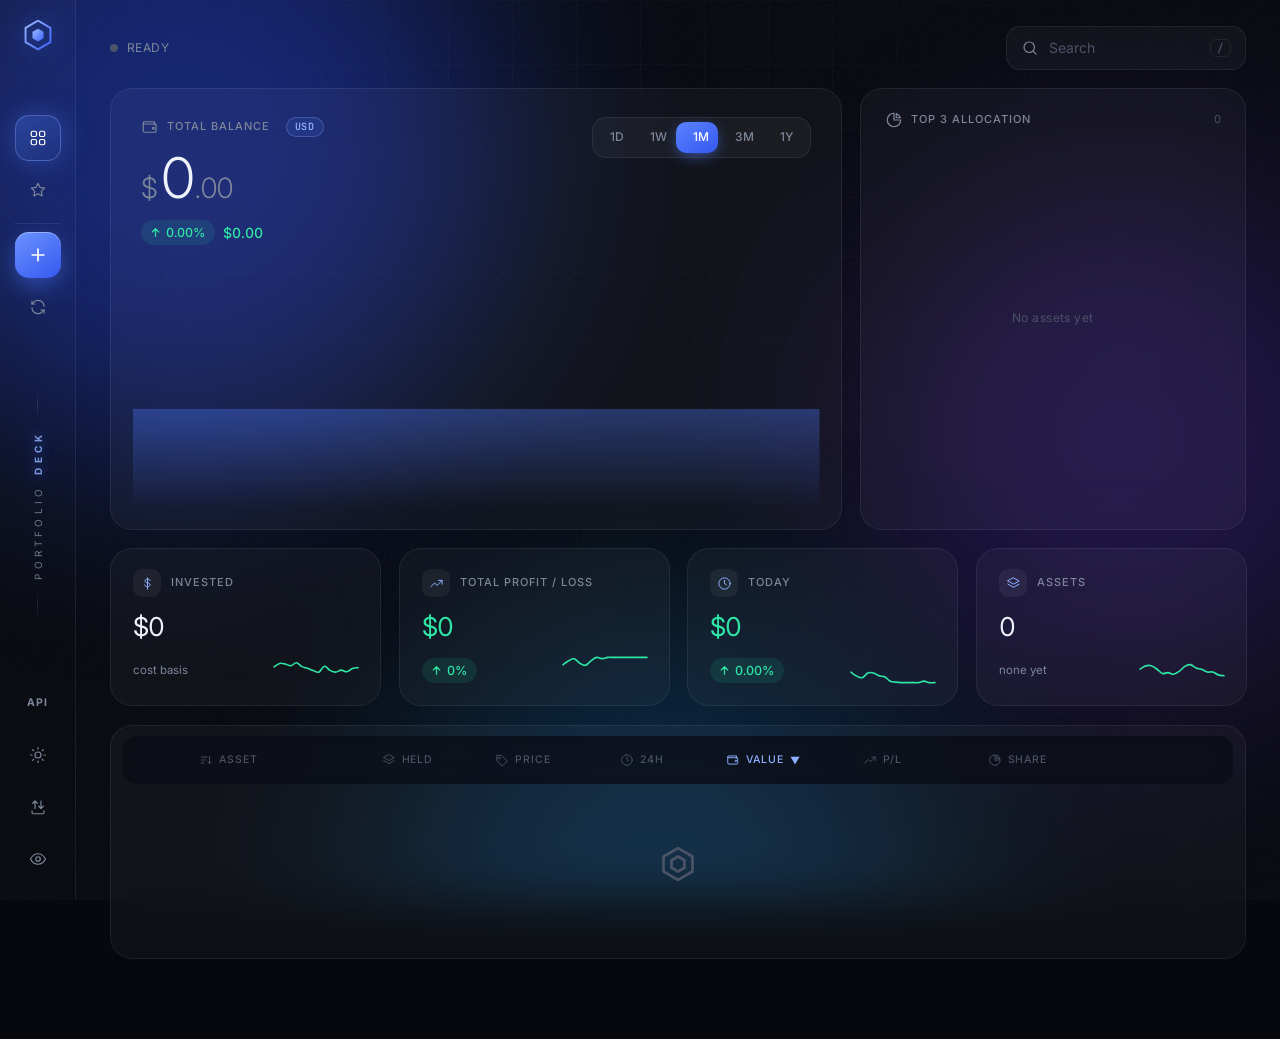
==== commit 5670e21b: "v1.2: mobile dock UI, CSV import/export, squarified treemap, USD/EUR/BTC/ETH toggle, cross-platform " ====
--- a/web/index.html
+++ b/web/index.html
@@ -2,7 +2,7 @@
 <html lang="en" data-theme="dark">
 <head>
 <meta charset="utf-8">
-<meta name="viewport" content="width=device-width, initial-scale=1">
+<meta name="viewport" content="width=device-width, initial-scale=1, maximum-scale=1, user-scalable=no, viewport-fit=cover">
 <title>Portfolio DECK</title>
 <link rel="icon" type="image/svg+xml" href="data:image/svg+xml,%3Csvg xmlns='http://www.w3.org/2000/svg' viewBox='0 0 32 32'%3E%3Crect width='32' height='32' rx='8' fill='%230a0e18'/%3E%3Cpath d='M16 4l10.4 6v12L16 28 5.6 22V10z' fill='none' stroke='%236e96ff' stroke-width='2.2' stroke-linejoin='round'/%3E%3Cpath d='M16 10.5l4.8 2.75v5.5L16 21.5l-4.8-2.75v-5.5z' fill='%234f7cff'/%3E%3C/svg%3E">
 <link rel="preconnect" href="https://fonts.googleapis.com">
@@ -35,7 +35,7 @@
     <div class="rail-foot">
       <button class="rail-btn rail-api" id="btnSettings" title="APIs &amp; Data sources">API</button>
       <button class="rail-btn" id="btnTheme" title="Light / Dark mode" data-icon="sun"></button>
-      <button class="rail-btn" id="btnExport" title="Export CSV" data-icon="download"></button>
+      <button class="rail-btn" id="btnExport" title="Import / Export CSV" data-icon="csv"></button>
       <button class="rail-btn" id="btnHide" title="Hide balances" data-icon="eye"></button>
     </div>
   </nav>
@@ -51,8 +51,8 @@
         <article class="card hero reveal glow" style="--d:.05s">
           <div class="hero-head">
             <div>
-              <div class="eyebrow"><span data-icon="wallet"></span><em>Total balance</em><button type="button" class="cur-pill" id="curPill" title="Switch currency (USD / EUR / BTC)">USD</button></div>
-              <div class="big num-h clickable" id="total" title="Click to switch USD / EUR / BTC">$0.00</div>
+              <div class="eyebrow"><span data-icon="wallet"></span><em>Total balance</em><button type="button" class="cur-pill" id="curPill" title="Switch currency (USD / EUR / BTC / ETH)">USD</button></div>
+              <div class="big num-h clickable" id="total" title="Click to switch USD / EUR / BTC / ETH">$0.00</div>
               <div class="delta" id="dayDelta"></div>
             </div>
             <div class="ranges" id="ranges">
@@ -191,6 +191,21 @@
   </form>
 </div>
 
+<div class="modal" id="csvModal" aria-hidden="true">
+  <div class="scrim" data-close></div>
+  <div class="sheet sheet-csv">
+    <button type="button" class="icon-btn close" data-close title="Close" data-icon="x"></button>
+    <div class="sheet-title"><span data-icon="csv"></span><span>Import / Export CSV</span></div>
+    <p class="hint" style="margin-top:0;margin-bottom:14px">Import a CSV file to fill or update your portfolio, or export your current holdings.</p>
+    <label class="csv-opt"><input type="checkbox" id="csvReplace"><span>Replace existing portfolio on import</span></label>
+    <input type="file" id="csvFile" accept=".csv,text/csv" hidden>
+    <div class="csv-actions">
+      <button type="button" class="cta wide csv-btn" id="btnCsvImport"><span data-icon="upload"></span><span>Import CSV</span></button>
+      <button type="button" class="icon-btn wide csv-btn" id="btnCsvExport"><span data-icon="download"></span><span>Export CSV</span></button>
+    </div>
+  </div>
+</div>
+
 <div class="toast" id="toast"></div>
 <script src="app.js"></script>
 </body>
--- a/web/style.css
+++ b/web/style.css
@@ -7,7 +7,7 @@
   --mx:50%; --my:50%;
 }
 *{box-sizing:border-box;margin:0;padding:0}
-html,body{height:100%}
+html,body{height:100%;touch-action:manipulation;-webkit-text-size-adjust:100%}
 body{background:var(--bg);color:var(--text);font:400 14px/1.4 'Inter',system-ui,'Segoe UI',sans-serif;-webkit-font-smoothing:antialiased;overflow-x:hidden}
 button{font:inherit;color:inherit;background:none;border:0;cursor:pointer}
 input{font:inherit;color:inherit}
@@ -215,13 +215,7 @@
   .th .c-alloc,.tr .c-alloc,.th .c-hold,.tr .c-hold{display:none}
   .th,.tr{grid-template-columns:52px minmax(130px,1.5fr) minmax(100px,1fr) 90px minmax(100px,1fr) minmax(100px,1fr) 118px}
 }
-@media (max-width:760px){
-  .rail{display:none}.main{padding:18px 14px}.big{font-size:40px}
-  .stats{grid-template-columns:1fr 1fr}.search{width:100%}.search:focus-within{width:100%}
-  .th .c-price,.tr .c-price,.th .c-24,.tr .c-24{display:none}
-  .th,.tr{grid-template-columns:52px 1fr minmax(100px,1fr) minmax(90px,1fr) 118px}
-  .act{opacity:1;transform:none}
-}
+/* mobile overrides placed at end of file */
 @media (prefers-reduced-motion:reduce){*{animation-duration:.01ms!important;animation-delay:0s!important;transition-duration:.01ms!important}}
 
 /* captions */
@@ -271,8 +265,8 @@
 
 .alloc-card{padding:22px 24px;display:flex;flex-direction:column;gap:14px}
 .eyebrow small{margin-left:auto;font-size:11px;color:var(--dim);font-variant-numeric:tabular-nums}
-.tmap{position:relative;flex:1;min-height:170px}
-.tile{position:absolute;padding:2px;transition:opacity .35s,transform .5s var(--ease)}
+.tmap{position:relative;flex:1;min-height:170px;overflow:hidden;border-radius:16px}
+.tile{position:absolute;padding:3px;transition:opacity .35s,transform .5s var(--ease)}
 .tile-in{position:relative;width:100%;height:100%;border-radius:14px;padding:10px 12px;display:flex;flex-direction:column;justify-content:flex-end;overflow:hidden;
   background:linear-gradient(150deg,color-mix(in srgb,var(--c) 55%,transparent),color-mix(in srgb,var(--c) 14%,transparent));
   border:1px solid color-mix(in srgb,var(--c) 45%,transparent);transition:border-color .35s,box-shadow .35s,transform .5s var(--ease)}
@@ -284,7 +278,7 @@
 .tile small{color:rgba(255,255,255,.7);font-size:11.5px;font-variant-numeric:tabular-nums}
 .tmap.hov .tile{opacity:.35}
 .tmap.hov .tile.hl{opacity:1}
-.tmap.hov .tile.hl .tile-in{border-color:var(--c);box-shadow:0 0 28px -4px var(--c);transform:scale(1.025)}
+.tmap.hov .tile.hl .tile-in{border-color:var(--c);box-shadow:inset 0 0 0 1px var(--c),0 0 22px -6px var(--c);filter:brightness(1.1)}
 .legend{gap:1px 12px}
 .legend li{padding:3px 6px;font-size:12px;gap:7px;border-radius:8px}
 .legend i{width:7px;height:7px}
@@ -307,7 +301,7 @@
 #settings .fields{grid-template-columns:minmax(0,1fr)}
 
 @media (max-width:1180px){ .wth,.tr.wr{grid-template-columns:52px minmax(130px,1.5fr) minmax(100px,1fr) 90px 100px 60px} .c-held{display:none} .wth .c-held,.wr .c-held{display:none} }
-@media (max-width:760px){ .wth .c-spark,.wr .c-spark{display:none} .wth,.tr.wr{grid-template-columns:52px 1fr minmax(90px,1fr) 90px 50px} }
+@media (max-width:760px){ .wth .c-spark,.wr .c-spark{display:none} .wth,.tr.wr{grid-template-columns:44px 1fr minmax(72px,1fr) 68px 40px;gap:6px;padding:0 10px} }
 
 /* ---- v4: API rail text, theme switch (light/dark), full allocation overlay, extra APIs ---- */
 .rail-api{font-size:10.5px;font-weight:700;letter-spacing:.1em;color:var(--muted)}
@@ -326,8 +320,8 @@
 .ao-head{display:flex;align-items:center;justify-content:space-between}
 .ao-head .eyebrow{gap:10px}
 .ao-head .eyebrow em{font-size:13px;color:var(--text)}
-.tmap-full{flex:1;min-height:0}
-.tmap-full .tile-in{border-radius:18px;padding:14px 16px}
+.tmap-full{flex:1;min-height:0;border-radius:20px}
+.tmap-full .tile-in{border-radius:16px;padding:14px 16px}
 .tmap-full .tile b{font-size:16px}
 .tmap-full .tile small{font-size:13px}
 .legend-full{display:flex;flex-wrap:wrap;gap:6px 14px;max-height:110px;overflow-y:auto}
@@ -415,4 +409,59 @@
 /* ---- v6: round asset icons without outer borders ---- */
 .coin,.ad-id .coin,.sheet-title .coin{border-radius:50%;overflow:hidden}
 .coin.has-img{background:transparent!important}
-.coin img{background:transparent!important;border-radius:50%}
+.coin img{background:transparent!important;border-radius:50%}
+
+/* csv import/export modal */
+.sheet-csv{width:min(400px,92vw)}
+.csv-opt{display:flex;align-items:center;gap:10px;padding:10px 12px;border-radius:12px;background:rgba(255,255,255,.035);border:1px solid var(--line);font-size:13px;color:var(--muted);cursor:pointer;margin-bottom:14px}
+:root[data-theme="light"] .csv-opt{background:rgba(15,23,42,.035)}
+.csv-opt input{accent-color:var(--accent);width:16px;height:16px}
+.csv-actions{display:grid;grid-template-columns:1fr 1fr;gap:10px}
+.csv-btn{width:100%!important;height:48px!important;display:flex!important;align-items:center;justify-content:center;gap:8px;font-size:13.5px;font-weight:500}
+
+/* ---- mobile dock & responsive layout (must be last to override v3-v6) ---- */
+@media (max-width:760px){
+  .rail{
+    position:fixed;left:10px;right:10px;bottom:calc(env(safe-area-inset-bottom) + 10px);top:auto;
+    width:auto;height:52px;z-index:40;
+    display:flex;flex-direction:row;align-items:center;justify-content:space-between;
+    padding:8px 10px;gap:4px;
+    border-radius:18px;border:1px solid var(--line-hi);border-right:1px solid var(--line-hi);
+    background:rgba(12,16,28,.84);backdrop-filter:blur(24px);-webkit-backdrop-filter:blur(24px);
+    box-shadow:0 14px 40px -10px rgba(0,0,0,.75);
+  }
+  :root[data-theme="light"] .rail{background:rgba(255,255,255,.9);box-shadow:0 12px 32px -10px rgba(15,23,42,.18)}
+  .logo,.wordmark{display:none!important}
+  .rail-top,.rail-nav,.rail-quick,.rail-foot{display:contents}
+  .rail-btn,.rail-add,.rail-quick .rail-btn{width:36px;height:36px;border-radius:11px;flex:none}
+  .rail-pill{position:absolute;left:0;top:8px;width:36px;height:36px;border-radius:11px;pointer-events:none}
+  .rail-btn svg,.rail-add svg{width:17px;height:17px}
+  .rail-api{font-size:9.5px;letter-spacing:.06em}
+  [data-page="portfolio"]{order:1}
+  #btnAdd{order:2}
+  #btnRefresh{order:3}
+  [data-page="watch"]{order:4}
+  #btnSettings{order:5}
+  #btnTheme{order:6}
+  #btnExport{order:7}
+  #btnHide{order:8}
+  .main{padding:calc(env(safe-area-inset-top) + 12px) 14px calc(env(safe-area-inset-bottom) + 78px)}
+  .top{gap:10px}
+  .live{white-space:nowrap}
+  .search{flex:1;min-width:0;width:auto;height:40px;border-radius:12px}
+  .search:focus-within{width:auto}
+  .search input,.field input,.api-add-row select,.api-add-row input{font-size:16px}
+  .search kbd{display:none}
+  .hero{padding:20px 18px 16px}
+  .hero-head{flex-wrap:wrap;gap:14px}
+  .big{font-size:36px}
+  .stats{grid-template-columns:1fr 1fr;gap:12px}
+  .th .c-price,.tr .c-price,.th .c-24,.tr .c-24{display:none}
+  .th,.tr{grid-template-columns:44px 1fr minmax(76px,1fr) minmax(72px,1fr) 90px;gap:6px;padding:0 10px}
+  .coin{width:36px;height:36px;font-size:13px}
+  .act{opacity:1;transform:none;gap:0}
+  .act button{width:28px;height:28px;border-radius:8px}
+  .alloc-overlay{padding:calc(env(safe-area-inset-top) + 16px) 16px calc(env(safe-area-inset-bottom) + 16px)}
+  .sheet{max-height:86dvh;overflow-y:auto;padding:22px 18px}
+  .toast{bottom:calc(env(safe-area-inset-bottom) + 72px)}
+}
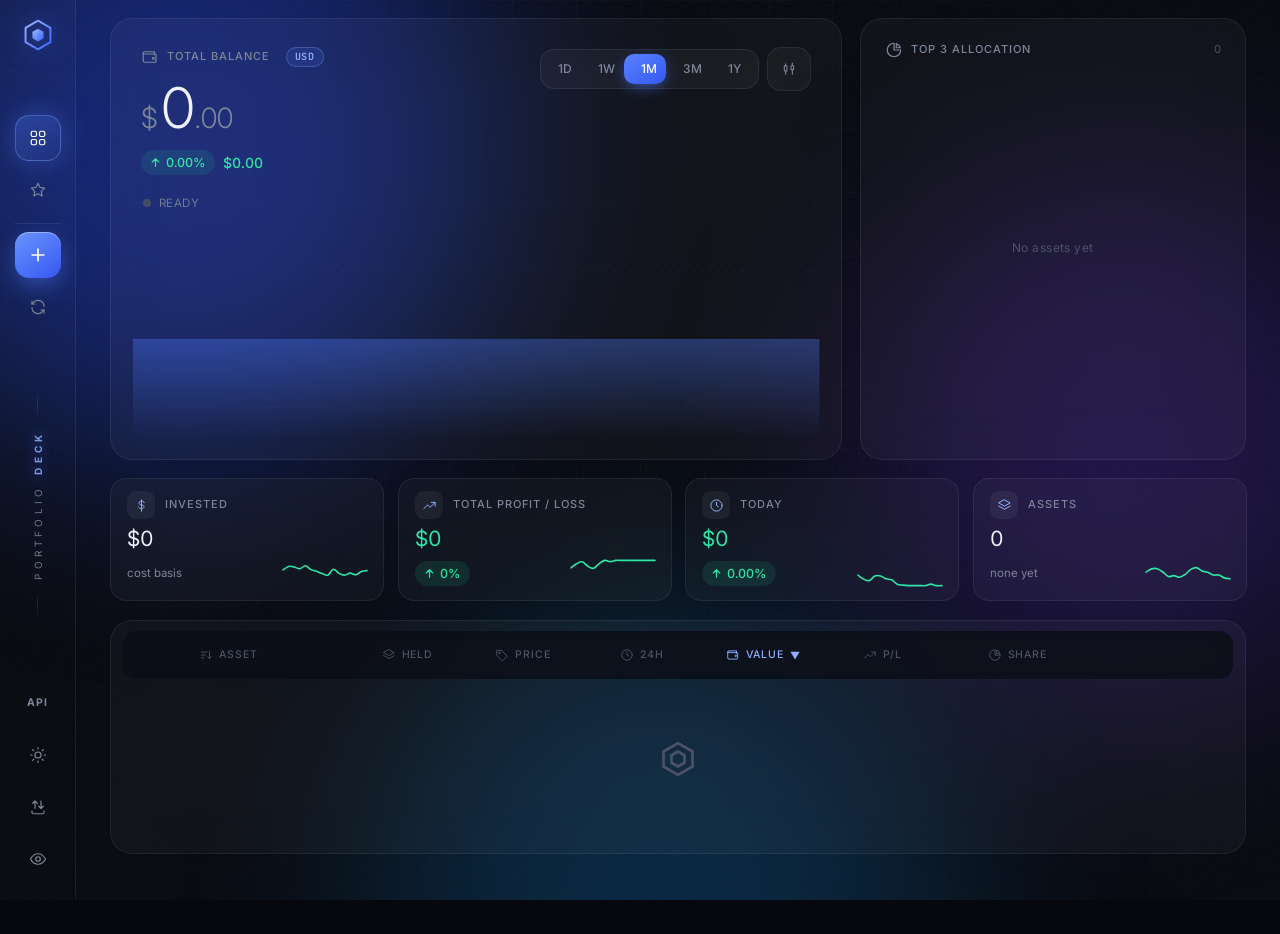
==== commit 3205e855: "v1.6.0: clickable allocation map tiles, candle chart toggle, thinner stat cards, removed top search " ====
--- a/web/index.html
+++ b/web/index.html
@@ -41,11 +41,6 @@
   </nav>
 
   <main class="main">
-    <header class="top reveal">
-      <div class="live" id="live" title="Live prices"><i></i><span id="liveText"></span></div>
-      <label class="search"><span data-icon="search"></span><input id="q" placeholder="Search" autocomplete="off" spellcheck="false"><kbd>/</kbd></label>
-    </header>
-
     <div id="pagePortfolio" class="page">
       <section class="row-hero">
         <article class="card hero reveal glow" style="--d:.05s">
@@ -55,12 +50,16 @@
               <div class="big num-h clickable" id="total" title="Click to switch USD / EUR / BTC / ETH">$0.00</div>
               <div class="delta" id="dayDelta"></div>
             </div>
-            <div class="ranges" id="ranges">
-              <button data-r="1D">1D</button><button data-r="1W">1W</button><button data-r="1M" class="on">1M</button><button data-r="3M">3M</button><button data-r="1Y">1Y</button>
-              <i class="range-ind"></i>
+            <div class="chart-controls">
+              <div class="ranges" id="ranges">
+                <button data-r="1D">1D</button><button data-r="1W">1W</button><button data-r="1M" class="on">1M</button><button data-r="3M">3M</button><button data-r="1Y">1Y</button>
+                <i class="range-ind"></i>
+              </div>
+              <button type="button" class="icon-btn chart-mode-btn" id="btnChartMode" title="Toggle Line / Candle chart" data-icon="candles"></button>
             </div>
           </div>
           <div class="chart" id="chart">
+            <div class="live live-chart" id="live" title="Live prices"><i></i><span id="liveText"></span></div>
             <svg id="chartSvg" preserveAspectRatio="none"></svg>
             <div class="cursor" id="cursor"><i></i><div class="tip" id="tip"></div></div>
             <div class="est" id="est" title="Estimated curve — live history unavailable">◌</div>
@@ -136,8 +135,11 @@
   <div class="ad-head">
     <div class="ad-id" id="adId"></div>
     <div class="ad-price-box" id="adPrice"></div>
-    <div class="ranges" id="adRanges">
-      <button data-r="1D">1D</button><button data-r="1W">1W</button><button data-r="1M" class="on">1M</button><button data-r="3M">3M</button><button data-r="1Y">1Y</button>
+    <div class="chart-controls">
+      <div class="ranges" id="adRanges">
+        <button data-r="1D">1D</button><button data-r="1W">1W</button><button data-r="1M" class="on">1M</button><button data-r="3M">3M</button><button data-r="1Y">1Y</button>
+      </div>
+      <button type="button" class="icon-btn chart-mode-btn" id="btnAdChartMode" title="Toggle Line / Candle chart" data-icon="candles"></button>
     </div>
     <button type="button" class="icon-btn" id="btnAdClose" title="Close" data-icon="x"></button>
   </div>
@@ -149,6 +151,13 @@
     </div>
   </div>
   <div class="ad-stats" id="adStats"></div>
+  <div class="card ad-notes-card">
+    <div class="ad-notes-head">
+      <div class="eyebrow"><span>Notes</span></div>
+      <small class="ad-notes-status" id="adNotesStatus"></small>
+    </div>
+    <textarea id="adNotes" class="ad-notes" placeholder="Add thesis, entry targets, reminders..."></textarea>
+  </div>
 </div>
 
 <div class="modal" id="modal" aria-hidden="true">
@@ -198,7 +207,7 @@
     <div class="sheet-title"><span data-icon="csv"></span><span>Import / Export CSV</span></div>
     <p class="hint" style="margin-top:0;margin-bottom:14px">Import a CSV file to fill or update your portfolio, or export your current holdings.</p>
     <label class="csv-opt"><input type="checkbox" id="csvReplace"><span>Replace existing portfolio on import</span></label>
-    <input type="file" id="csvFile" accept=".csv,text/csv" hidden>
+    <input type="file" id="csvFile" accept=".csv,.txt,text/csv,text/comma-separated-values,application/csv,text/plain" hidden>
     <div class="csv-actions">
       <button type="button" class="cta wide csv-btn" id="btnCsvImport"><span data-icon="upload"></span><span>Import CSV</span></button>
       <button type="button" class="icon-btn wide csv-btn" id="btnCsvExport"><span data-icon="download"></span><span>Export CSV</span></button>
--- a/web/style.css
+++ b/web/style.css
@@ -43,9 +43,13 @@
 .rail-pill{position:absolute;left:0;top:0;width:46px;height:46px;border-radius:14px;background:linear-gradient(145deg,rgba(79,124,255,.35),rgba(79,124,255,.1));border:1px solid rgba(143,176,255,.35);box-shadow:0 0 30px -4px rgba(79,124,255,.55);transition:transform .55s var(--ease)}
 
 /* main */
-.main{flex:1;min-width:0;padding:26px 34px 60px;max-width:1500px;margin:0 auto;display:flex;flex-direction:column;gap:18px}
-.top{display:flex;align-items:center;gap:12px}
-.live{display:flex;align-items:center;gap:9px;margin-right:auto;color:var(--muted);font-size:12px;letter-spacing:.04em}
+.main{flex:1;min-width:0;padding:18px 34px 56px;max-width:1500px;margin:0 auto;display:flex;flex-direction:column;gap:16px}
+.live{display:flex;align-items:center;gap:8px;color:var(--muted);font-size:11.5px;letter-spacing:.04em}
+.live-chart{position:absolute;left:10px;top:6px;z-index:2;pointer-events:none;opacity:.88}
+.chart-controls{display:flex;align-items:center;gap:8px}
+.chart-mode-btn{width:36px;height:36px;border-radius:11px;flex:none}
+.chart-mode-btn svg{width:16px;height:16px}
+.chart-mode-btn.active{color:#fff;background:linear-gradient(145deg,#5a82ff,#3558f0);border-color:transparent;box-shadow:0 4px 16px -4px rgba(79,124,255,.8)}
 .live i{width:8px;height:8px;border-radius:50%;background:var(--dim);position:relative}
 .live.on i{background:var(--up);box-shadow:0 0 10px var(--up)}
 .live.on i::after{content:"";position:absolute;inset:-6px;border-radius:50%;border:1px solid var(--up);animation:ping 2s ease-out infinite}
@@ -125,13 +129,14 @@
 .legend em{margin-left:auto;font-style:normal;font-variant-numeric:tabular-nums;color:var(--text)}
 
 /* stats */
-.stats{display:grid;grid-template-columns:repeat(4,1fr);gap:18px}
-.stat{padding:20px 22px;display:flex;flex-direction:column;gap:10px;min-height:128px}
+.stats{display:grid;grid-template-columns:repeat(4,1fr);gap:14px}
+.stat{padding:12px 16px;display:flex;flex-direction:column;gap:5px;min-height:0;border-radius:16px}
 .stat-top{display:flex;align-items:center;justify-content:space-between;color:var(--muted)}
-.stat-ic{width:34px;height:34px;border-radius:11px;display:grid;place-items:center;background:rgba(255,255,255,.05);color:var(--accent-2)}
-.stat-val{font-size:26px;font-weight:400;letter-spacing:-.02em;margin-top:2px}
-.stat-sub{display:flex;align-items:center;justify-content:space-between;gap:10px}
-.spark{width:84px;height:30px;overflow:visible}
+.stat-ic{width:26px;height:26px;border-radius:8px;display:grid;place-items:center;background:rgba(255,255,255,.05);color:var(--accent-2)}
+.stat-ic svg{width:14px;height:14px}
+.stat-val{font-size:21px;font-weight:400;letter-spacing:-.02em;margin-top:0}
+.stat-sub{display:flex;align-items:center;justify-content:space-between;gap:8px}
+.spark{width:72px;height:22px;overflow:visible}
 
 /* table */
 .table-card{padding:10px 12px 14px}
@@ -266,16 +271,22 @@
 .alloc-card{padding:22px 24px;display:flex;flex-direction:column;gap:14px}
 .eyebrow small{margin-left:auto;font-size:11px;color:var(--dim);font-variant-numeric:tabular-nums}
 .tmap{position:relative;flex:1;min-height:170px;overflow:hidden;border-radius:16px}
-.tile{position:absolute;padding:3px;transition:opacity .35s,transform .5s var(--ease)}
-.tile-in{position:relative;width:100%;height:100%;border-radius:14px;padding:10px 12px;display:flex;flex-direction:column;justify-content:flex-end;overflow:hidden;
+.tile{position:absolute;padding:3px;cursor:pointer;transition:opacity .35s,transform .5s var(--ease)}
+.tile-in{position:relative;width:100%;height:100%;border-radius:var(--tr,14px);padding:10px 12px;display:flex;flex-direction:column;justify-content:flex-end;overflow:hidden;
   background:linear-gradient(150deg,color-mix(in srgb,var(--c) 55%,transparent),color-mix(in srgb,var(--c) 14%,transparent));
   border:1px solid color-mix(in srgb,var(--c) 45%,transparent);transition:border-color .35s,box-shadow .35s,transform .5s var(--ease)}
+.tile.compact .tile-in{padding:6px 9px}
+.tile.micro .tile-in{padding:5px 7px}
 .tile-in::after{content:"";position:absolute;inset:0;background:linear-gradient(115deg,transparent 30%,rgba(255,255,255,.16) 50%,transparent 70%);transform:translateX(-120%);animation:sweep 5.5s ease-in-out infinite;animation-delay:calc(var(--n)*.5s + 1.5s)}
 @keyframes sweep{0%,55%{transform:translateX(-120%)}100%{transform:translateX(120%)}}
 .tile:not(.no-anim){opacity:0;transform:scale(.7);animation:tilein .9s var(--ease) forwards;animation-delay:calc(var(--n)*90ms + .3s)}
 @keyframes tilein{to{opacity:1;transform:none}}
-.tile b{font-weight:600;font-size:13px;letter-spacing:.02em}
-.tile small{color:rgba(255,255,255,.7);font-size:11.5px;font-variant-numeric:tabular-nums}
+.tile b{display:block;max-width:100%;overflow:hidden;text-overflow:ellipsis;white-space:nowrap;font-weight:600;font-size:13px;letter-spacing:.01em;line-height:1.25}
+.tile small{display:block;max-width:100%;overflow:hidden;text-overflow:ellipsis;white-space:nowrap;color:rgba(255,255,255,.72);font-size:11px;font-variant-numeric:tabular-nums;margin-top:2px}
+.tile.compact b{font-size:12px}
+.tile.compact small{font-size:10.5px}
+.tile.micro b{font-size:11px}
+.tile.micro small{font-size:9.5px}
 .tmap.hov .tile{opacity:.35}
 .tmap.hov .tile.hl{opacity:1}
 .tmap.hov .tile.hl .tile-in{border-color:var(--c);box-shadow:inset 0 0 0 1px var(--c),0 0 22px -6px var(--c);filter:brightness(1.1)}
@@ -321,9 +332,15 @@
 .ao-head .eyebrow{gap:10px}
 .ao-head .eyebrow em{font-size:13px;color:var(--text)}
 .tmap-full{flex:1;min-height:0;border-radius:20px}
-.tmap-full .tile-in{border-radius:16px;padding:14px 16px}
-.tmap-full .tile b{font-size:16px}
-.tmap-full .tile small{font-size:13px}
+.tmap-full .tile-in{border-radius:var(--tr,14px);padding:12px 14px}
+.tmap-full .tile.compact .tile-in{padding:7px 9px}
+.tmap-full .tile.micro .tile-in{padding:5px 7px}
+.tmap-full .tile b{font-size:15px}
+.tmap-full .tile small{font-size:12px}
+.tmap-full .tile.compact b{font-size:12.5px}
+.tmap-full .tile.compact small{font-size:10.5px}
+.tmap-full .tile.micro b{font-size:11.5px}
+.tmap-full .tile.micro small{font-size:10px}
 .legend-full{display:flex;flex-wrap:wrap;gap:6px 14px;max-height:110px;overflow-y:auto}
 .legend-full li{padding:5px 10px}
 
@@ -388,6 +405,7 @@
 .tr{cursor:pointer}
 
 /* full-page asset detail overlay */
+.asset-overlay{overflow-y:auto}
 .ad-head{display:flex;align-items:center;gap:18px;flex-wrap:wrap}
 .ad-id{display:flex;align-items:center;gap:14px;margin-right:auto}
 .ad-id .coin{width:48px;height:48px;border-radius:15px;font-size:18px}
@@ -404,7 +422,14 @@
 .ad-stat b{font-size:20px;font-weight:400;letter-spacing:-.02em;font-variant-numeric:tabular-nums}
 .ad-stat small{font-size:11.5px;color:var(--muted)}
 @media (max-width:1180px){.ad-stats{grid-template-columns:repeat(3,1fr)}}
-@media (max-width:760px){.ad-stats{grid-template-columns:repeat(2,1fr)}}
+@media (max-width:760px){.ad-stats{grid-template-columns:repeat(2,1fr)}}
+.ad-notes-card{padding:16px 20px;display:flex;flex-direction:column;gap:10px}
+.ad-notes-head{display:flex;align-items:center;justify-content:space-between}
+.ad-notes-status{font-size:11px;color:var(--up);letter-spacing:.04em}
+.ad-notes{width:100%;min-height:84px;resize:vertical;border-radius:12px;background:rgba(255,255,255,.035);border:1px solid var(--line);color:var(--text);font:inherit;font-size:13.5px;line-height:1.5;padding:11px 13px;outline:0;transition:border-color .25s,background .25s}
+.ad-notes:focus{border-color:rgba(143,176,255,.55);background:rgba(255,255,255,.055)}
+.ad-notes::placeholder{color:var(--dim)}
+:root[data-theme="light"] .ad-notes{background:rgba(15,23,42,.035)}
 
 /* ---- v6: round asset icons without outer borders ---- */
 .coin,.ad-id .coin,.sheet-title .coin{border-radius:50%;overflow:hidden}
@@ -450,7 +475,7 @@
   .live{white-space:nowrap}
   .search{flex:1;min-width:0;width:auto;height:40px;border-radius:12px}
   .search:focus-within{width:auto}
-  .search input,.field input,.api-add-row select,.api-add-row input{font-size:16px}
+  .search input,.field input,.api-add-row select,.api-add-row input,.ad-notes{font-size:16px}
   .search kbd{display:none}
   .hero{padding:20px 18px 16px}
   .hero-head{flex-wrap:wrap;gap:14px}
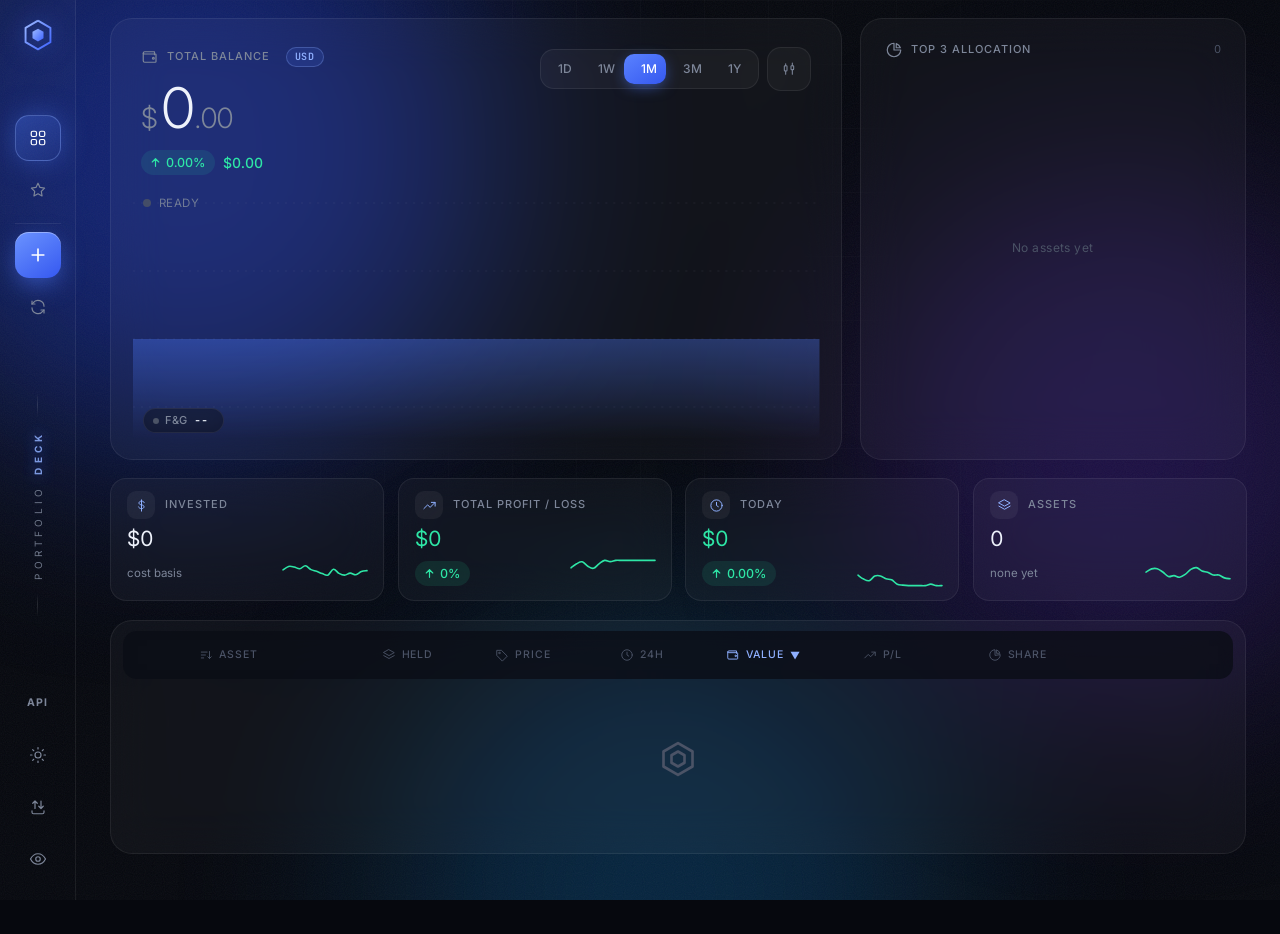
==== commit 50c86fa1: "v1.6.1: discreet Fear & Greed Index indicator and historic chart overlay" ====
--- a/web/index.html
+++ b/web/index.html
@@ -62,6 +62,7 @@
             <div class="live live-chart" id="live" title="Live prices"><i></i><span id="liveText"></span></div>
             <svg id="chartSvg" preserveAspectRatio="none"></svg>
             <div class="cursor" id="cursor"><i></i><div class="tip" id="tip"></div></div>
+            <button type="button" class="fng-pill" id="fngPill" title="Fear &amp; Greed Index — click for history"><i class="fng-dot"></i><span class="fng-lbl">F&amp;G</span><b id="fngVal">--</b><em id="fngCls"></em></button>
             <div class="est" id="est" title="Estimated curve — live history unavailable">◌</div>
           </div>
         </article>
@@ -158,6 +159,31 @@
     </div>
     <textarea id="adNotes" class="ad-notes" placeholder="Add thesis, entry targets, reminders..."></textarea>
   </div>
+</div>
+
+<!-- Fear & Greed History takeover -->
+<div class="alloc-overlay asset-overlay" id="fngOverlay" aria-hidden="true">
+  <div class="ad-head">
+    <div class="ad-id">
+      <div class="fng-badge" id="fngBadge">--</div>
+      <div><h2>Fear &amp; Greed Index</h2><small id="fngSub">Crypto Market Sentiment · 0–100</small></div>
+    </div>
+    <div class="ad-price-box" id="fngHeadVal"></div>
+    <div class="chart-controls">
+      <div class="ranges" id="fngRanges">
+        <button data-r="1W">7D</button><button data-r="1M" class="on">1M</button><button data-r="3M">3M</button><button data-r="1Y">1Y</button>
+      </div>
+      <button type="button" class="icon-btn chart-mode-btn" id="btnFngChartMode" title="Toggle Line / Candle chart" data-icon="candles"></button>
+    </div>
+    <button type="button" class="icon-btn" id="btnFngClose" title="Close" data-icon="x"></button>
+  </div>
+  <div class="card ad-chart-card">
+    <div class="chart ad-chart" id="fngChart">
+      <svg id="fngChartSvg" preserveAspectRatio="none"></svg>
+      <div class="cursor" id="fngCursor"><i></i><div class="tip" id="fngTip"></div></div>
+    </div>
+  </div>
+  <div class="fng-stats" id="fngStats"></div>
 </div>
 
 <div class="modal" id="modal" aria-hidden="true">
--- a/web/style.css
+++ b/web/style.css
@@ -429,7 +429,19 @@
 .ad-notes{width:100%;min-height:84px;resize:vertical;border-radius:12px;background:rgba(255,255,255,.035);border:1px solid var(--line);color:var(--text);font:inherit;font-size:13.5px;line-height:1.5;padding:11px 13px;outline:0;transition:border-color .25s,background .25s}
 .ad-notes:focus{border-color:rgba(143,176,255,.55);background:rgba(255,255,255,.055)}
 .ad-notes::placeholder{color:var(--dim)}
-:root[data-theme="light"] .ad-notes{background:rgba(15,23,42,.035)}
+:root[data-theme="light"] .ad-notes{background:rgba(15,23,42,.035)}
+
+/* fear & greed indicator + historic overlay */
+.fng-pill{position:absolute;left:10px;bottom:6px;z-index:2;display:inline-flex;align-items:center;gap:6px;padding:4px 9px;border-radius:99px;background:rgba(12,16,28,.55);border:1px solid var(--line);backdrop-filter:blur(10px);-webkit-backdrop-filter:blur(10px);font-size:11px;color:var(--muted);transition:border-color .25s,background .25s,transform .25s}
+.fng-pill:hover{border-color:var(--line-hi);background:var(--card-hi);color:var(--text);transform:translateY(-1px)}
+.fng-dot{width:6px;height:6px;border-radius:50%;background:var(--fng,var(--dim));box-shadow:0 0 8px var(--fng,transparent);flex:none}
+.fng-lbl{letter-spacing:.05em;font-weight:500}
+.fng-pill b{color:var(--text);font-weight:600;font-variant-numeric:tabular-nums}
+.fng-pill em{font-style:normal;color:var(--fng,var(--muted));font-weight:500}
+:root[data-theme="light"] .fng-pill{background:rgba(255,255,255,.78)}
+.fng-badge{width:46px;height:46px;border-radius:14px;display:grid;place-items:center;font-weight:600;font-size:17px;font-variant-numeric:tabular-nums;color:var(--fng,var(--text));background:color-mix(in srgb,var(--fng,#64748b) 16%,transparent);border:1px solid color-mix(in srgb,var(--fng,#64748b) 42%,transparent)}
+.fng-stats{display:grid;grid-template-columns:repeat(4,minmax(0,1fr));gap:14px}
+@media (max-width:760px){.fng-stats{grid-template-columns:repeat(2,1fr)}}
 
 /* ---- v6: round asset icons without outer borders ---- */
 .coin,.ad-id .coin,.sheet-title .coin{border-radius:50%;overflow:hidden}
